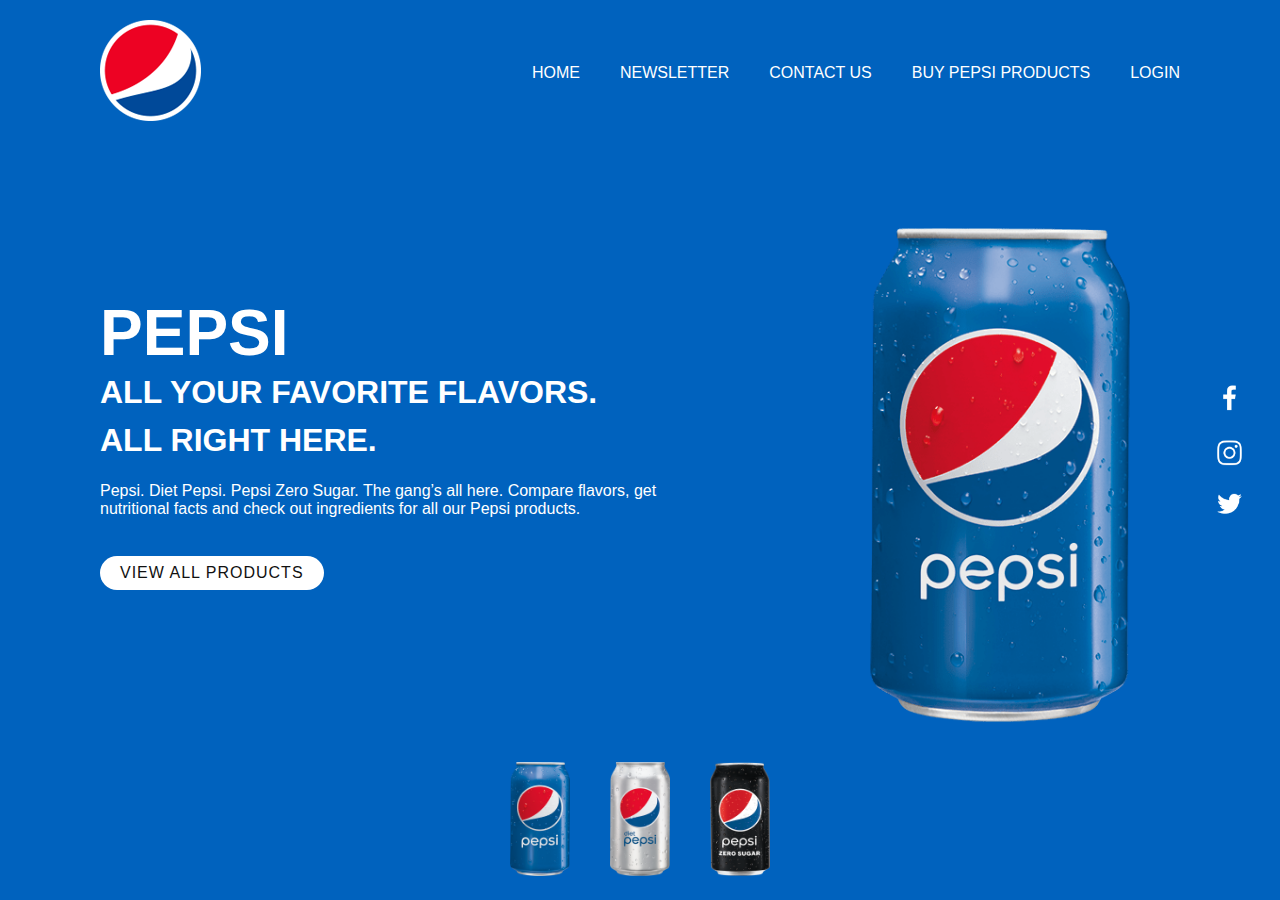
==== index.html @ 13c62a95 "Add files via upload" ====
<!DOCTYPE html>
<html lang="en">
<head>
    <meta charset="UTF-8">
    <meta http-equiv="X-UA-Compatible" content="IE=edge">
    <meta name="viewport" content="width=device-width, initial-scale=1.0">
    <title>Pepsi</title>
    <link rel="stylesheet" href="style.css">
</head>
<body>
    <section class="sec">
    <header>
        <a href="Pepsi - 104349.mp4"><img src="logo copy.png" class="btn"></a>
        <div class="play"></div>
        <ul>
            <li><a herf="#">Home</a></li>
            <li><a herf="#">Newsletter</a></li>
            <li><a herf="#">Contact us</a></li>
            <li><a herf="#">Buy pepsi products</a></li>
            <li><a herf="#">Login</a></li>
        </ul>
    </header>
    <div class="content">
        <div class="textBox">
            <h2><span>PEPSI</span>
                <br>ALL YOUR FAVORITE FLAVORS.<br>
                ALL RIGHT HERE.</h2><br>
            <p>Pepsi. Diet Pepsi. Pepsi Zero Sugar. The gang’s all here. Compare flavors, get nutritional facts and check out ingredients for all our Pepsi products.</p><br>
             <a href="">View All Products</a>
           
        </div>
    <div class="imgBox">
    <img src="pepsi001.png" class="pepsi">
</div>
</div>
    <ul class="thumb">
        <li><img src="pepsi001.png" onclick="imgSlider('pepsi001.png');changeBgColor('#0062be')"></li>
        <li><img src="pepsi002.png" onclick="imgSlider('pepsi002.png');changeBgColor('#e60c2c')"></li>
        <li><img src="pepsi003.png" onclick="imgSlider('pepsi003.png');changeBgColor('#1e1e1e')"></li>
    </ul>
    <ul class="sci">
        <li><a href="https://www.facebook.com/pepsi/"><img src="facebook.png"  ></a></li>
        <li><a href="https://www.instagram.com/pepsi/?hl=en"><img src="instagram.png"></a></li>
        <li><a href="https://twitter.com/pepsi?ref_src=twsrc%5Egoogle%7Ctwcamp%5Eserp%7Ctwgr%5Eauthor"><img src="twitter.png"></a></li>
    </ul>
</section>
<script type="text/javascript">
function imgSlider(anything){
    document.querySelector('.pepsi').src = anything;
}
function changeBgColor(color){
    const sec = document.querySelector('.sec');
    sec.style.background = color;
}
</script>
</body>
</html>
---- style.css ----
*
{
    margin: 0;
    padding: 0;
    box-sizing: border-box;
    font-family: 'Poppins',sans-serif;
}
section
{
    position: relative;
    width: 100%;
    min-height: 100vh;
    padding: 100px;
    display: flex;
    justify-content: space-between;
    align-items: center;
    background: #0062be;
    transition: 0.5s;
}
header
{
    position: absolute;
    top: 0;
    left: 0;
    width: 100%;
    padding: 20px 100px;
    display: flex;
    justify-content: space-between;
    align-items: center;
}
header .logo
{
    position: relative;
    max-width: 80px;
}
header ul
{
    position: relative;
    display: flex;
}
header ul li
{
    list-style: none;
}
header ul li a
{
    display: inline-block;
    color: #fff;
    font-weight: 400;
    margin-left: 40px;
    text-decoration: none;
    text-transform: uppercase;

}
.content
{
    position: relative; 
    width: 100%;
    display: flex;
    justify-content: space-between;
    align-items: center;
}
.content .textBox
{
    position: relative;
    max-width: 600px;
}
.content .textBox h2
{
    color: #fff;
    font-size: 2em;
    line-height: 1.5em;
    font-weight: 900;
    text-transform: uppercase;
}
.content .textBox h2 span
{
 font-size: 2em;
}
.content .textBox p
{
    color: #fff;
}
.content .textBox a
{
    display: inline-block;
    margin-top: 20px;
    padding: 8px 20px;
    background: #fff;
    color: #111;
    border-radius: 40px;
    font-weight: 500;
    letter-spacing: 1px;
    text-decoration: none;
    text-transform: uppercase;
}
.content .imgBox
{
    width: 600px;
    display: flex;
    justify-content: flex-end;
    padding-right: 50px;
    margin-top: 50px;
}
.content .imgBox img
{
    max-width: 260px;
}
.thumb
{
    position: absolute;
    left: 50%;
    bottom: 20px;
    transform: translateX(-50%);
    display: flex;
}
.thumb li
{
    list-style: none;
    display: inline-block;
    margin: 0 20px;
    cursor: pointer;
    transition: 0.5s;
}
.thumb li:hover
{
    transform: translateY(-15px);
}
.thumb li img
{
    max-width: 60px;
}
.sci
{
    position: absolute;
    top: 50%;
    right: 30px;
    transform: translateY(-50%);
    display: flex;
    justify-content: center;
    align-items: center;
    flex-direction: column;
}
.sci li
{
    list-style: none;
}
.sci li a
{
    display: inline-block;
    margin: 5px 0;
    transform: scale(0.6);
    filter: invert(1);
}
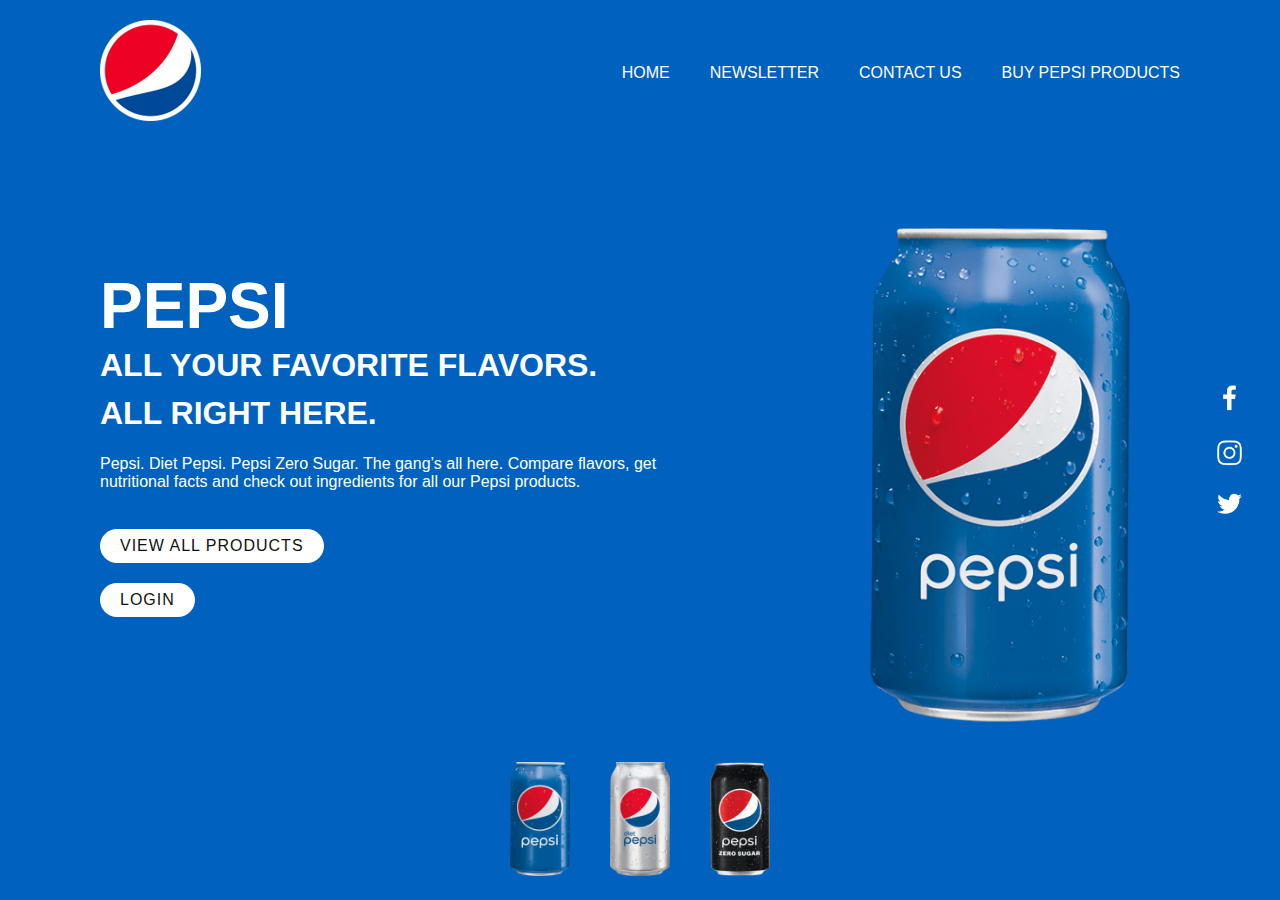
==== commit a6ba926b: "Add files via upload" ====
--- a/index.html
+++ b/index.html
@@ -17,7 +17,6 @@
             <li><a herf="#">Newsletter</a></li>
             <li><a herf="#">Contact us</a></li>
             <li><a herf="#">Buy pepsi products</a></li>
-            <li><a herf="#">Login</a></li>
         </ul>
     </header>
     <div class="content">
@@ -26,8 +25,9 @@
                 <br>ALL YOUR FAVORITE FLAVORS.<br>
                 ALL RIGHT HERE.</h2><br>
             <p>Pepsi. Diet Pepsi. Pepsi Zero Sugar. The gang’s all here. Compare flavors, get nutritional facts and check out ingredients for all our Pepsi products.</p><br>
-             <a href="">View All Products</a>
-           
+             <a href="https://janhavikhade.github.io/pepsiwebsite/index2.html">View All Products</a>
+           <br>
+           <a herf="https://janhavikhade.github.io/pepsiwebsite/index1.html">Login</a>
         </div>
     <div class="imgBox">
     <img src="pepsi001.png" class="pepsi">
